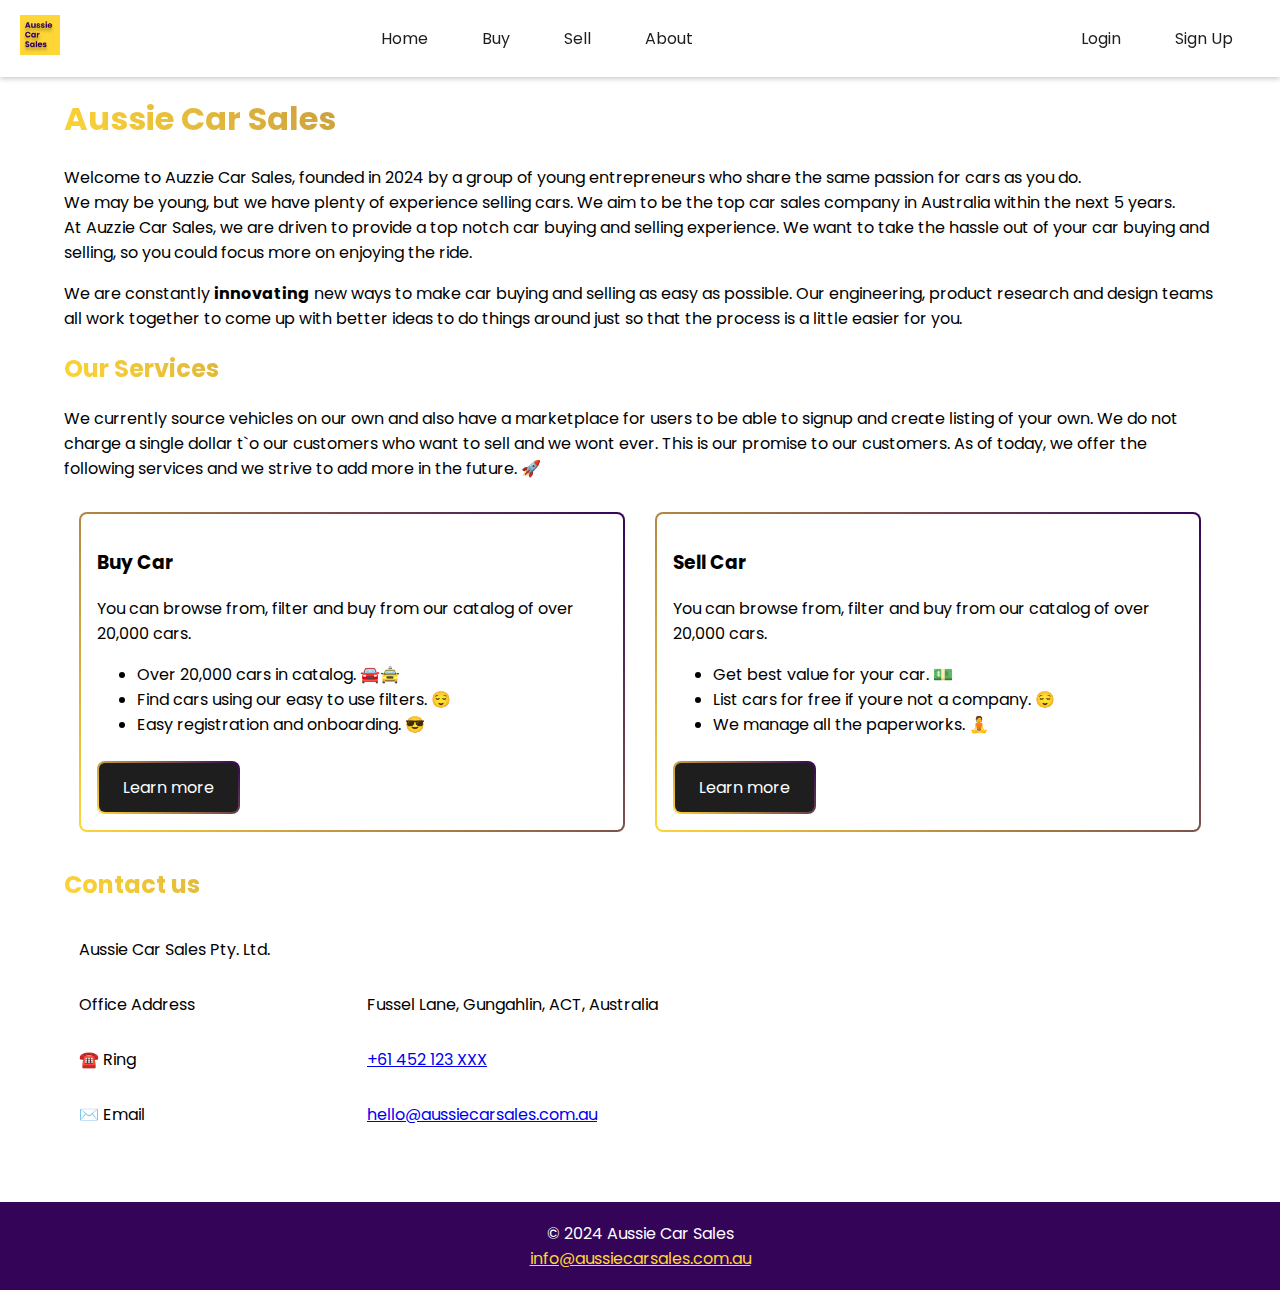
==== about.html @ 58b09c23 "feat: Business and contact info on about page" ====
<!DOCTYPE html>
<html>

<head>
  <meta charset="utf-8" />
  <meta http-equiv="X-UA-Compatible" content="IE=edge" />
  <title>About</title>
  <meta name="viewport" content="width=device-width, initial-scale=1" />
  <link rel="stylesheet" type="text/css" media="screen" href="css/main.css" />
</head>

<body>
  <nav class="navbar">
    <div class="logo">
      <a href="#"><img src="images/logo.png" alt="Logo" /></a>
    </div>
    <ul class="nav-links">
      <li><a href="index.html">Home</a></li>
      <li><a href="buy.html">Buy</a></li>
      <li><a href="#">Sell</a></li>
      <li><a href="#">About</a></li>
    </ul>
    <ul class="nav-right">
      <li><a href="login.html">Login</a></li>
      <li><a href="signup.html">Sign Up</a></li>
    </ul>
  </nav>

  <div class="container">

    <h1 class="gradient-heading" style="position: relative">
      Aussie Car Sales
    </h1>

    <p>
      Welcome to Auzzie Car Sales, founded in 2024 by a group of young
      entrepreneurs who share the same passion for cars as you do.
      <br />
      We may be young, but we have plenty of experience selling cars. We aim
      to be the top car sales company in Australia within the next 5 years.

      <br />
      At Auzzie Car Sales, we are driven to provide a top notch car buying and
      selling experience. We want to take the hassle out of your car buying
      and selling, so you could focus more on enjoying the ride.

      <br />
    </p>

    <p>
      We are constantly <strong>innovating</strong> new ways to make car
      buying and selling as easy as possible. Our engineering, product
      research and design teams all work together to come up with better ideas
      to do things around just so that the process is a little easier for you.
    </p>

    <h2 class="gradient-heading">Our Services</h2>

    <p>
      We currently source vehicles on our own and also have a marketplace for
      users to be able to signup and create listing of your own. We do not
      charge a single dollar t`o our customers who want to sell and we wont
      ever. This is our promise to our customers. As of today, we offer the
      following services and we strive to add more in the future. 🚀
    </p>

    <div class="row">
      <div class="col-6">
        <div class="service-card">
          <h3>Buy Car</h3>
          <p>
            You can browse from, filter and buy from our catalog of over
            20,000 cars.
          </p>
          <ul>
            <li>Over 20,000 cars in catalog. 🚘🚖</li>
            <li>Find cars using our easy to use filters. 😌</li>
            <li>Easy registration and onboarding. 😎</li>
          </ul>
          <a href="buy.html" class="btn" target="_self">Learn more</a>
        </div>
      </div>

      <div class="col-6">
        <div class="service-card">
          <h3>Sell Car</h3>
          <p>
            You can browse from, filter and buy from our catalog of over
            20,000 cars.
          </p>
          <ul>
            <li>Get best value for your car. 💵</li>
            <li>List cars for free if youre not a company. 😌</li>
            <li>We manage all the paperworks. 🧘</li>
          </ul>
          <a href="sell.html" class="btn" target="_self">Learn more</a>
        </div>
      </div>
    </div>

    <h2 class="gradient-heading">Contact us</h2>
    <div class="row">
      <div class="col-12">
        Aussie Car Sales Pty. Ltd.
      </div>
    </div>

    <div class="row">
      <div class="col-3">
        Office Address
      </div>
      <div class="col-9">
        Fussel Lane, Gungahlin, ACT, Australia
      </div>
    </div>

    <div class="row">
      <div class="col-3">
        ☎️ Ring
      </div>
      <div class="col-9">
        <a href="tel:+61 452 123 XXX">+61 452 123 XXX</a>
      </div>
    </div>

    <div class="row">
      <div class="col-3">
        ✉️ Email
      </div>
      <div class="col-9">
        <a href="mailto:hello@aussiecarsales.com.au">hello@aussiecarsales.com.au</a>
      </div>
    </div>

  </div>

  </div>



  <footer>
    <p>
      &copy 2024 Aussie Car Sales<br />
      <a href="mailto:info@aussiecarsales.com.au">info@aussiecarsales.com.au</a>
    </p>
  </footer>
</body>

</html>
---- css/main.css ----
@import url("https://fonts.googleapis.com/css2?family=Poppins:ital,wght@0,100;0,200;0,300;0,400;0,500;0,600;0,700;0,800;0,900;1,100;1,200;1,300;1,400;1,500;1,600;1,700;1,800;1,900&display=swap");

* {
  box-sizing: border-box;
}

:root {
  --ff: "Poppins", sans-serif;

  color-scheme: light dark;

  --banana: #fed636;
  --plum: #340458;
  --light: #ffffff;
  --dark: #1e1e1e;
}

body,
html {
  height: 100%;
  margin: 0;
  font-family: var(--ff);

  background-color: light-dark(var(--light), var(--dark));
}

img {
  max-width: 100%;
  height: auto;
}

.row::after {
  content: "";
  clear: both;
  display: block;
}

.col-1 {
  width: 8.33%;
  float: left;
  padding: 15px;
}
.col-2 {
  width: 16.66%;
  float: left;
  padding: 15px;
}
.col-3 {
  width: 25%;
  float: left;
  padding: 15px;
}
.col-4 {
  width: 33.33%;
  float: left;
  padding: 15px;
}
.col-5 {
  width: 41.66%;
  float: left;
  padding: 15px;
}
.col-6 {
  width: 50%;
  float: left;
  padding: 15px;
}
.col-7 {
  width: 58.33%;
  float: left;
  padding: 15px;
}
.col-8 {
  width: 66.66%;
  float: left;
  padding: 15px;
}
.col-9 {
  width: 75%;
  float: left;
  padding: 15px;
}
.col-10 {
  width: 83.33%;
  float: left;
  padding: 15px;
}
.col-11 {
  width: 91.66%;
  float: left;
  padding: 15px;
}
.col-12 {
  width: 100%;
  float: left;
  padding: 15px;
}

.navbar {
  display: flex;
  justify-content: space-between;
  align-items: center;
  background-color: light-dark(var(--light), var(--dark));
  padding: 10px 20px;
  position: fixed;
  top: 0;
  left: 0;
  width: 100%;
  z-index: 1000;
  box-shadow: 0 2px 5px rgba(0, 0, 0, 0.2);
}

.navbar .logo img {
  height: 40px;
}

.navbar .nav-links {
  display: flex;
  list-style: none;
  padding-left: 0;
}

.navbar .nav-links li {
  margin: 0 15px;
}

.navbar .nav-links a {
  color: light-dark(var(--dark), var(--light));
  text-decoration: none;
  padding: 8px 12px;
  transition: background 0.3s ease;
}

.navbar .nav-links a:hover {
  background-color: light-dark(var(--plum), var(--banana));
  color: light-dark(var(--light), var(--dark));
  border-radius: 4px;
}

.navbar .nav-right {
  display: flex;
  list-style: none;
}

.navbar .nav-right li {
  margin: 0 15px;
}

.navbar .nav-right a {
  color: light-dark(var(--dark), var(--light));
  text-decoration: none;
  padding: 8px 12px;
  transition: background 0.3s ease;
}

.navbar .nav-right a:hover {
  background-color: light-dark(var(--plum), var(--banana));
  color: light-dark(var(--light), var(--dark));
  border-radius: 4px;
}

@media screen and (max-width: 800px) {
  .navbar {
    flex-wrap: wrap;
  }

  .navbar .nav-links,
  .navbar .nav-right {
    flex-basis: 100%;
    justify-content: center;
  }

  .navbar .nav-links,
  .navbar .nav-right li {
    margin: 5px 0;
  }
}

.hero-image {
  background-image: linear-gradient(rgba(0, 0, 0, 0.5), rgba(0, 0, 0, 0.5)),
    url("../images/ocean.jpg");
  height: 50%;
  background-position: center;
  background-repeat: no-repeat;
  background-size: cover;
  position: relative;
}

.hero-text {
  text-align: center;
  position: absolute;
  top: 50%;
  left: 50%;
  transform: translate(-50%, -50%);
  color: var(--light);
}

.gradient-heading {
  background: linear-gradient(45deg, var(--banana) 0%, var(--plum) 100%);
  background-clip: text;
  color: transparent;
}

.container {
  padding-top: 74px;
  padding-bottom: 60px;
  margin-left: 5%;
  margin-right: 5%;
}

.service-card {
  padding: 1rem;
  background: linear-gradient(
        light-dark(var(--light), var(--dark)),
        light-dark(var(--light), var(--dark))
      )
      padding-box,
    linear-gradient(45deg, var(--banana) 0%, var(--plum) 100%) border-box;
  border: solid 2px transparent;
  border-radius: 8px;
}

.car-card {
  padding: 1rem;
  border-radius: 8px;
  border: solid 2px light-dark(var(--dark), var(--light));
}

.car-card img {
  width: 100%;
  height: auto;
}

.car-card:hover {
  background: linear-gradient(
        light-dark(var(--light), var(--dark)),
        light-dark(var(--light), var(--dark))
      )
      padding-box,
    linear-gradient(45deg, var(--banana) 0%, var(--plum) 100%) border-box;
  border: solid 2px transparent;
}

.details-btn {
  display: inline-block;
  text-decoration: none;
  display: inline-block;
  font: var(--p);
  color: light-dark(var(--light), var(--dark));
  background-color: light-dark(var(--dark), var(--light));
  border: solid 2px transparent;
  border-radius: 8px;
  padding: 8px 12px;
  text-align: center;
  margin-top: 8px;
}

.btn {
  display: inline-block;
  text-decoration: none;
  display: inline-block;
  font: var(--p);
  color: var(--light);
  background: linear-gradient(var(--dark), var(--dark)) padding-box,
    linear-gradient(45deg, var(--banana) 0%, var(--plum) 100%) border-box;
  border: solid 2px transparent;
  border-radius: 8px;
  padding: 12px 24px;
  transition: 0.2s ease-in-out;
  text-align: center;
  margin-top: 8px;
}

.btn:hover {
  scale: 1.1;
  background: linear-gradient(var(--plum), var(--banana)) padding-box,
    linear-gradient(45deg, var(--banana) 0%, var(--plum) 100%) border-box;
}

#homepage-mission-statement {
  text-align: center;
}

input[type="text"] {
  width: 100%;
  box-sizing: border-box;
  border: 2px solid light-dark(var(--dark), var(--light));
  border-radius: 8px;
  font-size: 16px;
  background-color: light-dark(var(--light), var(--dark));
  padding: 12px 20px 12px 40px;
}

input[type="email"] {
  width: 100%;
  box-sizing: border-box;
  border: 2px solid light-dark(var(--dark), var(--light));
  border-radius: 8px;
  font-size: 16px;
  background-color: light-dark(var(--light), var(--dark));
  padding: 12px 20px 12px 40px;
}

input[type="tel"] {
  width: 100%;
  box-sizing: border-box;
  border: 2px solid light-dark(var(--dark), var(--light));
  border-radius: 8px;
  font-size: 16px;
  background-color: light-dark(var(--light), var(--dark));
  padding: 12px 20px 12px 40px;
}

input[type="password"] {
  width: 100%;
  box-sizing: border-box;
  border: 2px solid light-dark(var(--dark), var(--light));
  border-radius: 8px;
  font-size: 16px;
  background-color: light-dark(var(--light), var(--dark));
  padding: 12px 20px 12px 40px;
}

label {
  padding: 12px 12px 12px 0;
  display: inline-block;
}

input[type="submit"]:hover {
  background-color: var(--banana);
}

.col-30 {
  float: left;
  width: 30%;
  margin-top: 6px;
}

.col-70 {
  float: left;
  width: 70%;
  margin-top: 6px;
}

/* Clear floats after the columns */
.row::after {
  content: "";
  display: table;
  clear: both;
}

/* Responsive layout - when the screen is less than 600px wide, make the two columns stack on top of each other instead of next to each other */
@media screen and (max-width: 1000px) {
  .col-30,
  .col-70,
  input[type="submit"] {
    width: 100%;
    margin-top: 0;
  }
}

@media screen and (min-width: 1000px) {
  #signup-form,
  input[type="submit"] {
    margin-left: 300px;
    margin-right: 300px;
  }
}

@media screen and (min-width: 1000px) {
  #login-form {
    margin-left: 300px;
    margin-right: 300px;
    margin-top: 100px;
    margin-bottom: 100px;
  }
}

footer {
  text-align: center;
  padding: 3px;
  background-color: var(--plum);
  color: var(--light);

  a {
    color: var(--banana);
  }
}
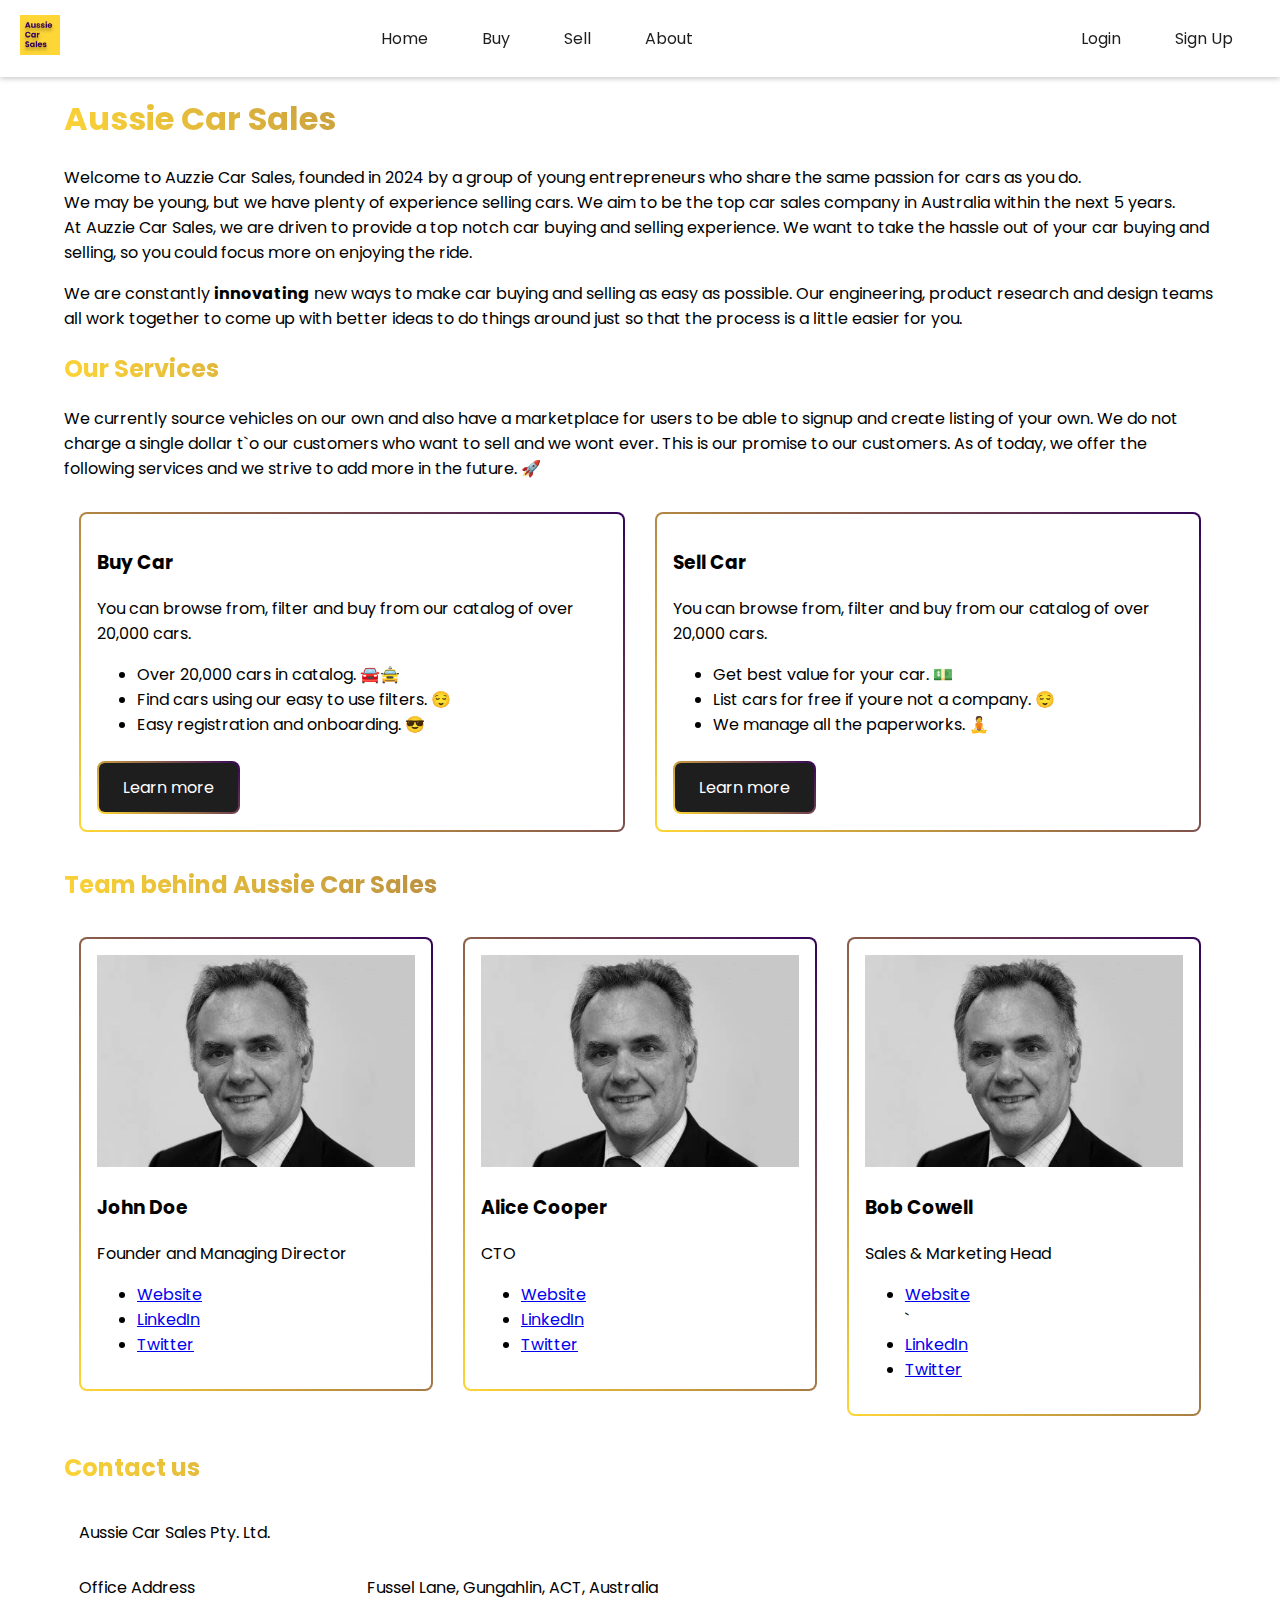
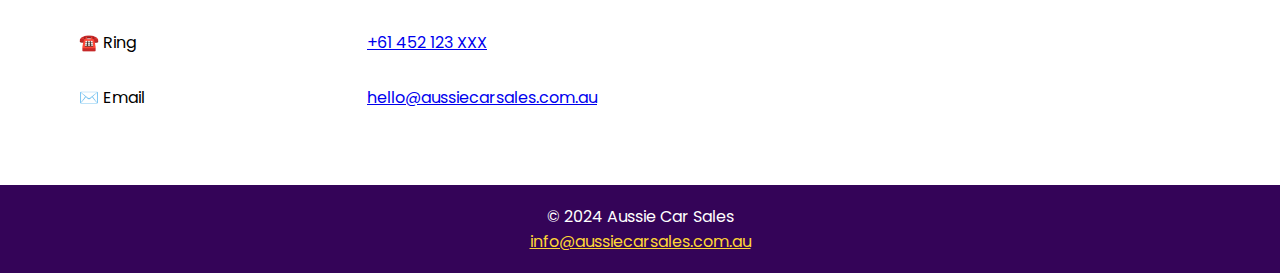
==== commit 50870587: "feat: Add team members on about page" ====
--- a/about.html
+++ b/about.html
@@ -98,6 +98,54 @@
       </div>
     </div>
 
+    <div class="row">
+      <h2 class="gradient-heading">Team behind Aussie Car Sales</h2>
+      <div class="col-4">
+        <div class="service-card">
+          <img src="images/john.jpeg" />
+          <h3>John Doe</h3>
+          <p>
+            Founder and Managing Director
+          </p>
+          <ul>
+            <li><a href="https://ravipun.com.np">Website</a></li>
+            <li><a href="https://linkedin.com/in/r1249">LinkedIn</a></li>
+            <li><a href="https://twitter.com/ravigarbuja">Twitter</a></li>
+          </ul>
+
+        </div>
+      </div>
+      <div class="col-4">
+        <div class="service-card">
+          <img src="images/john.jpeg" />
+          <h3>Alice Cooper</h3>
+          <p>
+            CTO
+          </p>
+          <ul>
+            <li><a href="https://ravipun.com.np">Website</a></li>
+            <li><a href="https://linkedin.com/in/r1249">LinkedIn</a></li>
+            <li><a href="https://twitter.com/ravigarbuja">Twitter</a></li>
+          </ul>
+        </div>
+      </div>
+      <div class="col-4">
+        <div class="service-card">
+          <img src="images/john.jpeg" />
+          <h3>Bob Cowell</h3>
+          <p>
+            Sales & Marketing Head
+          </p>
+          <ul>
+            <li><a href="https://ravipun.com.np">Website</a></li>`
+            <li><a href="https://linkedin.com/in/r1249">LinkedIn</a></li>
+            <li><a href="https://twitter.com/ravigarbuja">Twitter</a></li>
+          </ul>
+
+        </div>
+      </div>
+    </div>
+
     <h2 class="gradient-heading">Contact us</h2>
     <div class="row">
       <div class="col-12">
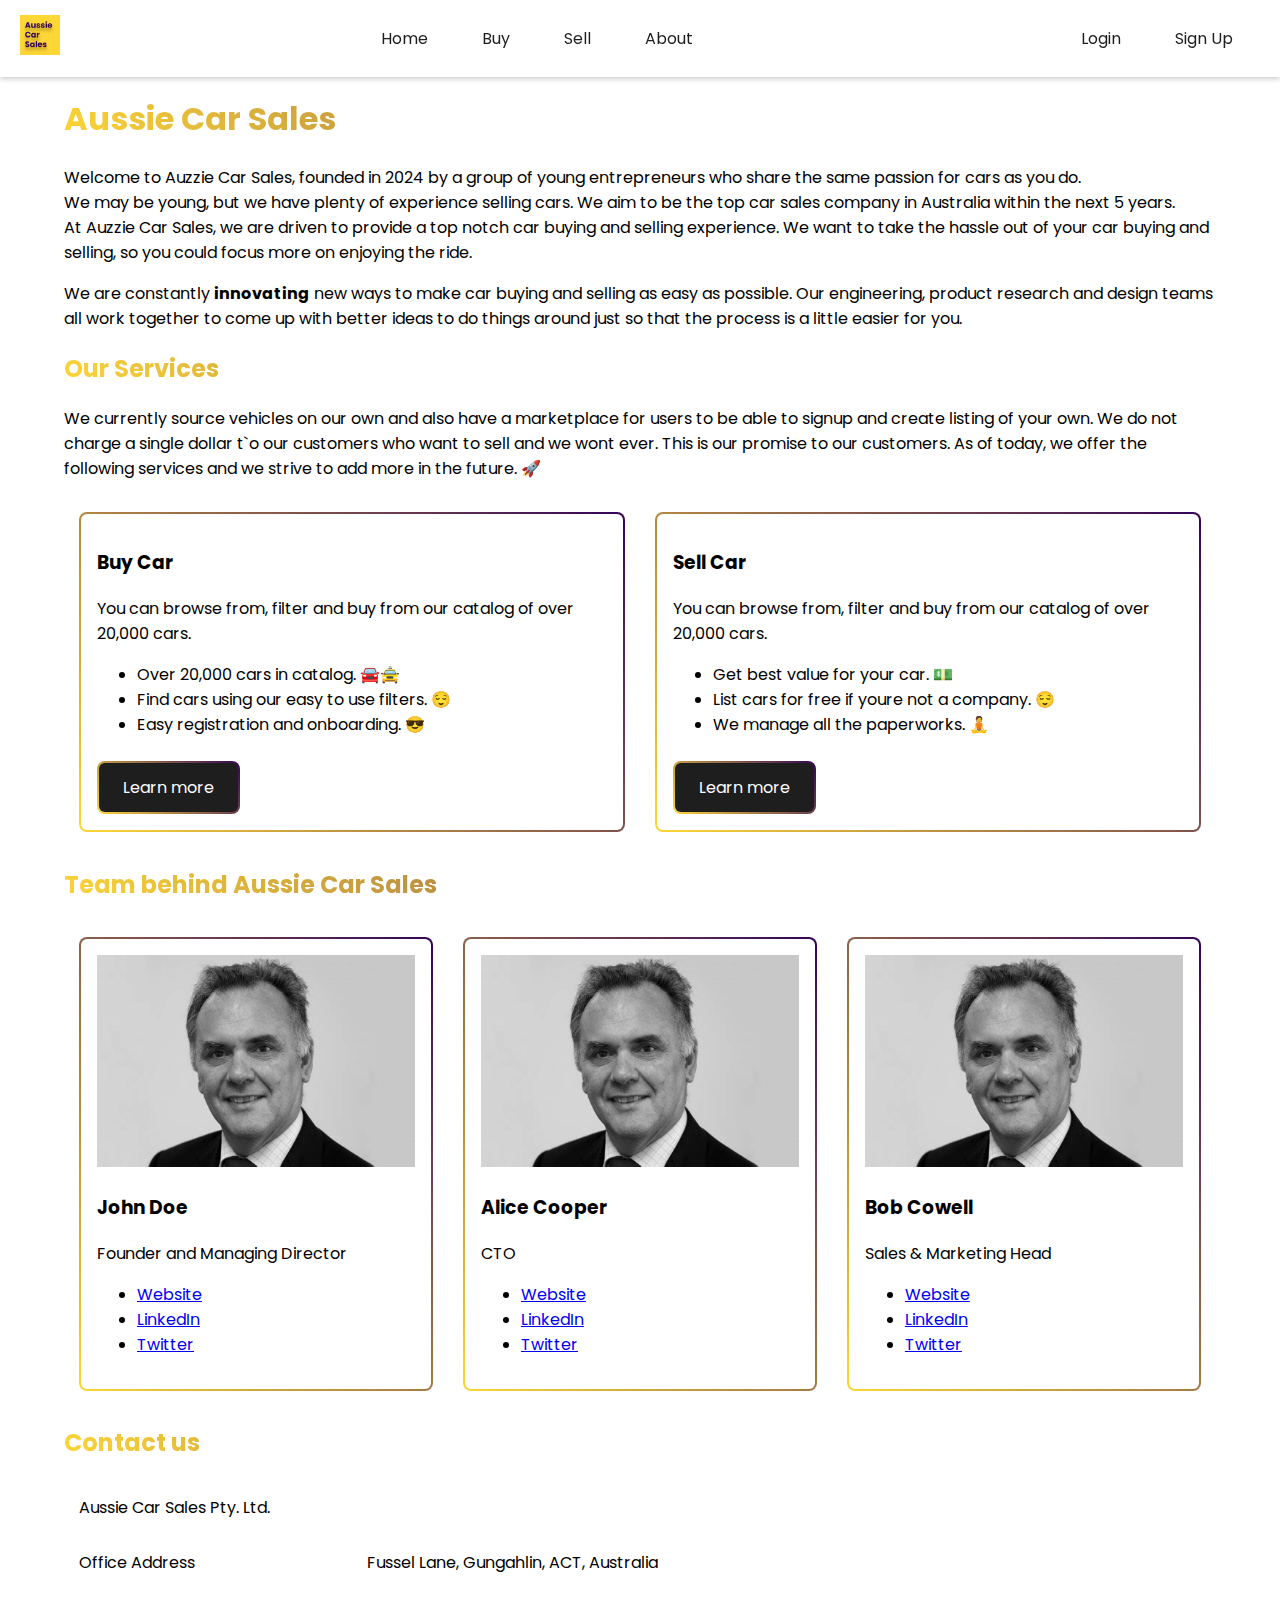
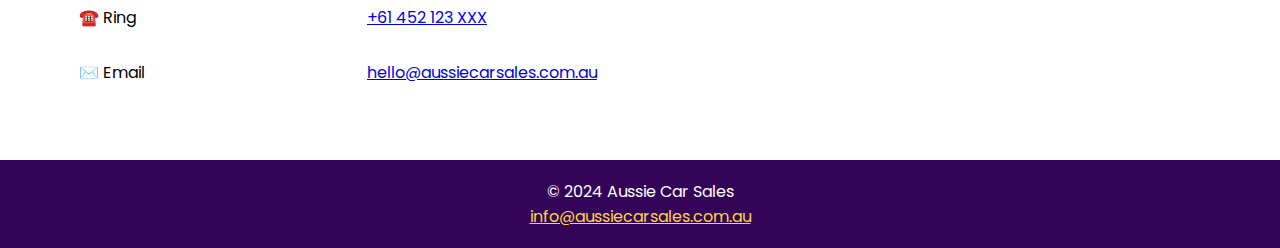
==== commit 0937eeb5: "fix: Typo on team members About page" ====
--- a/about.html
+++ b/about.html
@@ -137,7 +137,7 @@
             Sales & Marketing Head
           </p>
           <ul>
-            <li><a href="https://ravipun.com.np">Website</a></li>`
+            <li><a href="https://ravipun.com.np">Website</a></li>
             <li><a href="https://linkedin.com/in/r1249">LinkedIn</a></li>
             <li><a href="https://twitter.com/ravigarbuja">Twitter</a></li>
           </ul>
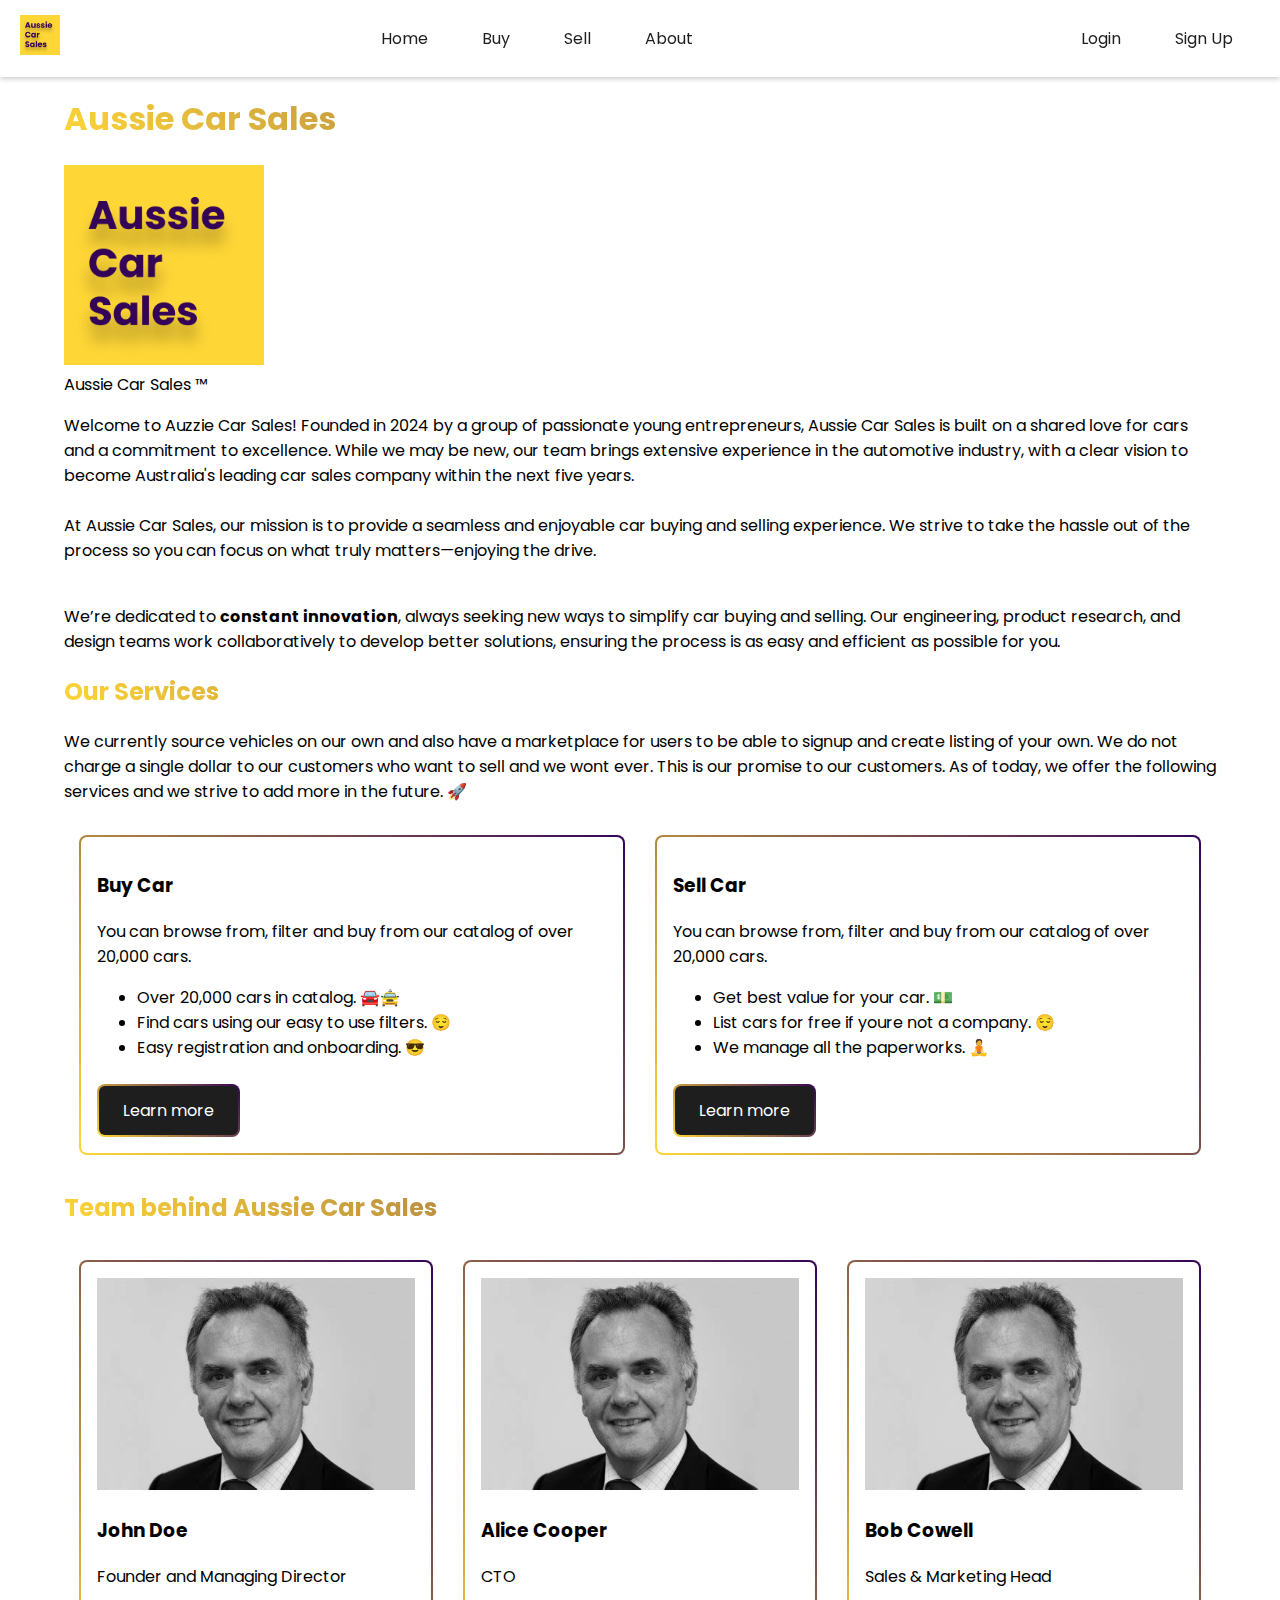
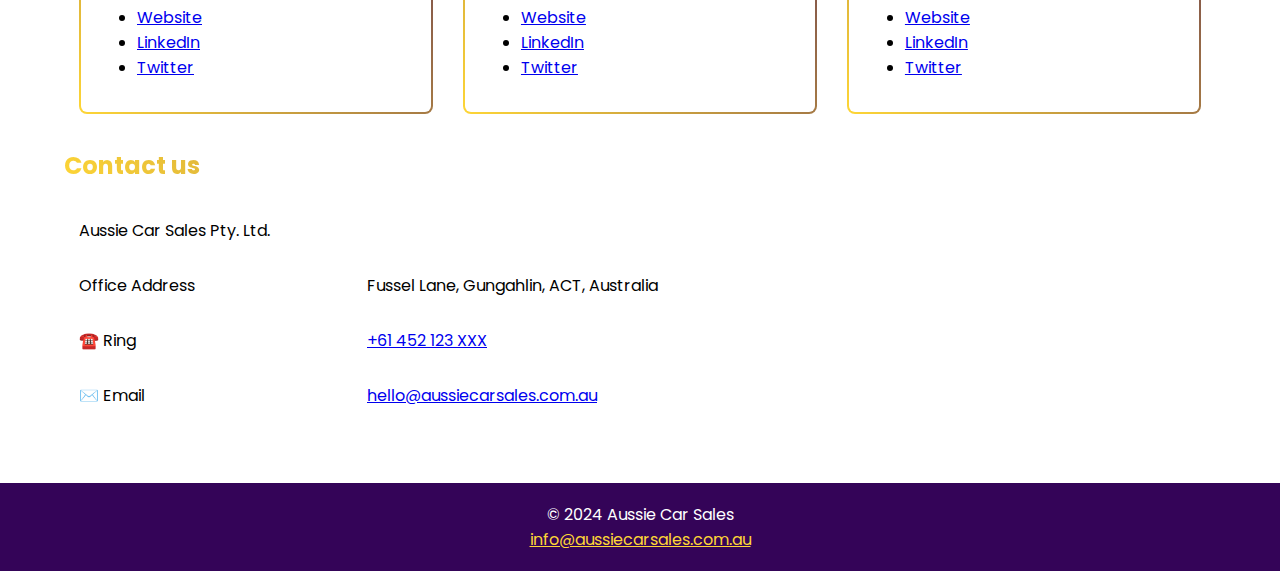
==== commit 20f5f68e: "fix: Reword about paragraphs" ====
--- a/about.html
+++ b/about.html
@@ -12,12 +12,12 @@
 <body>
   <nav class="navbar">
     <div class="logo">
-      <a href="#"><img src="images/logo.png" alt="Logo" /></a>
+      <a href="index.html"><img src="images/logo.png" alt="Logo" /></a>
     </div>
     <ul class="nav-links">
       <li><a href="index.html">Home</a></li>
       <li><a href="buy.html">Buy</a></li>
-      <li><a href="#">Sell</a></li>
+      <li><a href="login.html">Sell</a></li>
       <li><a href="#">About</a></li>
     </ul>
     <ul class="nav-right">
@@ -31,27 +31,26 @@
     <h1 class="gradient-heading" style="position: relative">
       Aussie Car Sales
     </h1>
+    <img src="images/logo.png" style="height: 200px; width: auto;" cap>
+    <figcaption>Aussie Car Sales &#8482;</figcaption>
 
     <p>
-      Welcome to Auzzie Car Sales, founded in 2024 by a group of young
-      entrepreneurs who share the same passion for cars as you do.
-      <br />
-      We may be young, but we have plenty of experience selling cars. We aim
-      to be the top car sales company in Australia within the next 5 years.
-
-      <br />
-      At Auzzie Car Sales, we are driven to provide a top notch car buying and
-      selling experience. We want to take the hassle out of your car buying
-      and selling, so you could focus more on enjoying the ride.
-
-      <br />
+      Welcome to Auzzie Car Sales! Founded in 2024 by a group of passionate young entrepreneurs, Aussie Car Sales is
+      built on a shared love for cars and a commitment to excellence.
+      While we may be new, our team brings extensive experience in the automotive industry, with a clear vision to
+      become Australia's leading car sales company within the next five years.
+      <br>
+      <br>
+      At Aussie Car Sales, our mission is to provide a seamless and enjoyable car buying and selling experience. We
+      strive to take the hassle out of the process so you can focus on what truly matters—enjoying the drive.
+      <br>
+      <br>
     </p>
 
     <p>
-      We are constantly <strong>innovating</strong> new ways to make car
-      buying and selling as easy as possible. Our engineering, product
-      research and design teams all work together to come up with better ideas
-      to do things around just so that the process is a little easier for you.
+      We’re dedicated to <strong>constant innovation</strong>, always seeking new ways to simplify car buying and
+      selling. Our engineering, product research, and design teams work collaboratively to develop better solutions,
+      ensuring the process is as easy and efficient as possible for you.
     </p>
 
     <h2 class="gradient-heading">Our Services</h2>
@@ -59,7 +58,7 @@
     <p>
       We currently source vehicles on our own and also have a marketplace for
       users to be able to signup and create listing of your own. We do not
-      charge a single dollar t`o our customers who want to sell and we wont
+      charge a single dollar to our customers who want to sell and we wont
       ever. This is our promise to our customers. As of today, we offer the
       following services and we strive to add more in the future. 🚀
     </p>
@@ -93,7 +92,7 @@
             <li>List cars for free if youre not a company. 😌</li>
             <li>We manage all the paperworks. 🧘</li>
           </ul>
-          <a href="sell.html" class="btn" target="_self">Learn more</a>
+          <a href="login.html" class="btn" target="_self">Learn more</a>
         </div>
       </div>
     </div>
--- a/css/main.css
+++ b/css/main.css
@@ -4,6 +4,11 @@
   box-sizing: border-box;
 }
 
+/*
+ Setting root and body level styling.
+Defining consistem font family, light dark theme support and
+main color variables
+ */
 :root {
   --ff: "Poppins", sans-serif;
 
@@ -24,6 +29,10 @@
   background-color: light-dark(var(--light), var(--dark));
 }
 
+/* 
+Responsive layout system
+Handling images and enforcing a row and column system 
+*/
 img {
   max-width: 100%;
   height: auto;
@@ -49,6 +58,7 @@
   width: 25%;
   float: left;
   padding: 15px;
+  align-self: center;
 }
 .col-4 {
   width: 33.33%;
@@ -94,6 +104,28 @@
   width: 100%;
   float: left;
   padding: 15px;
+}
+
+ /* 
+ A 30-70 system for forms, so that they stack on top of each other in small width window
+ The stacking is handle by @media query below
+ */
+.col-30 {
+  float: left;
+  width: 30%;
+  margin-top: 6px;
+}
+
+.col-70 {
+  float: left;
+  width: 70%;
+  margin-top: 6px;
+}
+
+.row::after {
+  content: "";
+  display: table;
+  clear: both;
 }
 
 .navbar {
@@ -157,23 +189,6 @@
   background-color: light-dark(var(--plum), var(--banana));
   color: light-dark(var(--light), var(--dark));
   border-radius: 4px;
-}
-
-@media screen and (max-width: 800px) {
-  .navbar {
-    flex-wrap: wrap;
-  }
-
-  .navbar .nav-links,
-  .navbar .nav-right {
-    flex-basis: 100%;
-    justify-content: center;
-  }
-
-  .navbar .nav-links,
-  .navbar .nav-right li {
-    margin: 5px 0;
-  }
 }
 
 .hero-image {
@@ -241,20 +256,6 @@
   border: solid 2px transparent;
 }
 
-.details-btn {
-  display: inline-block;
-  text-decoration: none;
-  display: inline-block;
-  font: var(--p);
-  color: light-dark(var(--light), var(--dark));
-  background-color: light-dark(var(--dark), var(--light));
-  border: solid 2px transparent;
-  border-radius: 8px;
-  padding: 8px 12px;
-  text-align: center;
-  margin-top: 8px;
-}
-
 .btn {
   display: inline-block;
   text-decoration: none;
@@ -272,7 +273,7 @@
 }
 
 .btn:hover {
-  scale: 1.1;
+  scale: 1.05;
   background: linear-gradient(var(--plum), var(--banana)) padding-box,
     linear-gradient(45deg, var(--banana) 0%, var(--plum) 100%) border-box;
 }
@@ -281,6 +282,7 @@
   text-align: center;
 }
 
+/* Styling input elements */
 input[type="text"] {
   width: 100%;
   box-sizing: border-box;
@@ -312,6 +314,16 @@
 }
 
 input[type="password"] {
+  width: 100%;
+  box-sizing: border-box;
+  border: 2px solid light-dark(var(--dark), var(--light));
+  border-radius: 8px;
+  font-size: 16px;
+  background-color: light-dark(var(--light), var(--dark));
+  padding: 12px 20px 12px 40px;
+}
+
+input[type="number"] {
   width: 100%;
   box-sizing: border-box;
   border: 2px solid light-dark(var(--dark), var(--light));
@@ -330,26 +342,22 @@
   background-color: var(--banana);
 }
 
-.col-30 {
-  float: left;
-  width: 30%;
-  margin-top: 6px;
-}
-
-.col-70 {
-  float: left;
-  width: 70%;
-  margin-top: 6px;
-}
-
-/* Clear floats after the columns */
-.row::after {
-  content: "";
-  display: table;
-  clear: both;
-}
-
-/* Responsive layout - when the screen is less than 600px wide, make the two columns stack on top of each other instead of next to each other */
+/* Footer style */
+footer {
+  text-align: center;
+  padding: 3px;
+  background-color: var(--plum);
+  color: var(--light);
+
+  a {
+    color: var(--banana);
+  }
+}
+
+/* Responsive layout 
+- when the screen is less than 600px wide, 
+make the two columns stack on top of each other instead of next to each other
+ */
 @media screen and (max-width: 1000px) {
   .col-30,
   .col-70,
@@ -376,13 +384,22 @@
   }
 }
 
-footer {
-  text-align: center;
-  padding: 3px;
-  background-color: var(--plum);
-  color: var(--light);
-
-  a {
-    color: var(--banana);
-  }
-}
+@media screen and (max-width: 800px) {
+  .navbar {
+    flex-wrap: wrap;
+  }
+
+  .navbar .nav-links,
+  .navbar .nav-right {
+    flex-basis: 100%;
+    justify-content: center;
+  }
+
+  .navbar .nav-links,
+  .navbar .nav-right li {
+    margin: 5px 0;
+  }
+  .container{
+    padding-top: 150px;
+  }
+}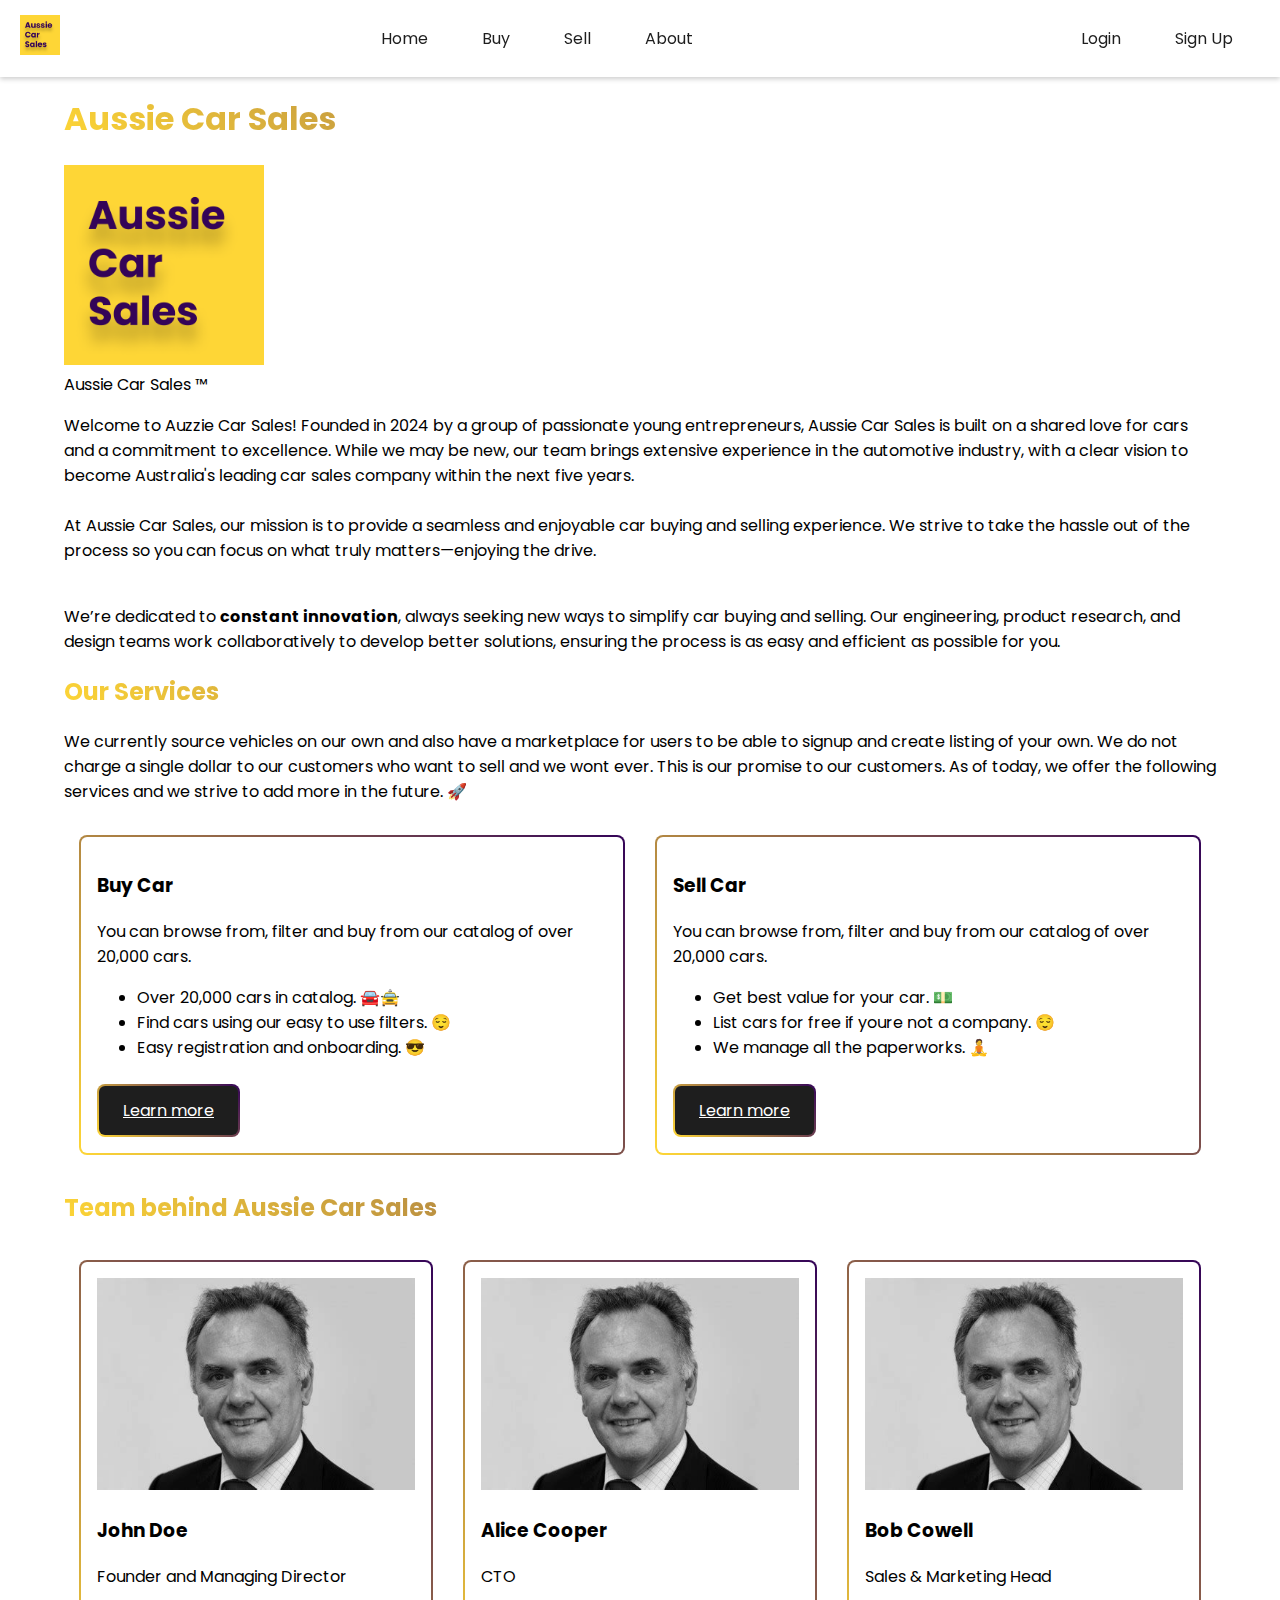
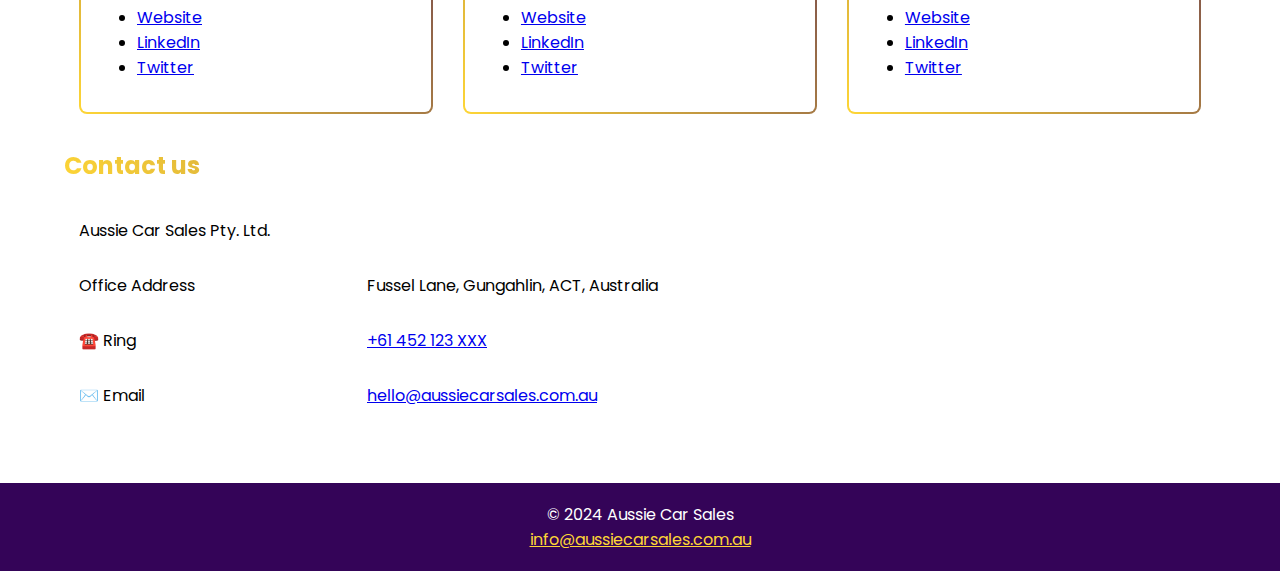
==== commit 30472218: "feat: Favicon for all pages" ====
--- a/about.html
+++ b/about.html
@@ -3,8 +3,8 @@
 
 <head>
   <meta charset="utf-8" />
-  <meta http-equiv="X-UA-Compatible" content="IE=edge" />
   <title>About</title>
+  <link rel="icon" type="image/x-icon" href="/images/favicon.ico">
   <meta name="viewport" content="width=device-width, initial-scale=1" />
   <link rel="stylesheet" type="text/css" media="screen" href="css/main.css" />
 </head>
--- a/css/main.css
+++ b/css/main.css
@@ -257,8 +257,6 @@
 }
 
 .btn {
-  display: inline-block;
-  text-decoration: none;
   display: inline-block;
   font: var(--p);
   color: var(--light);
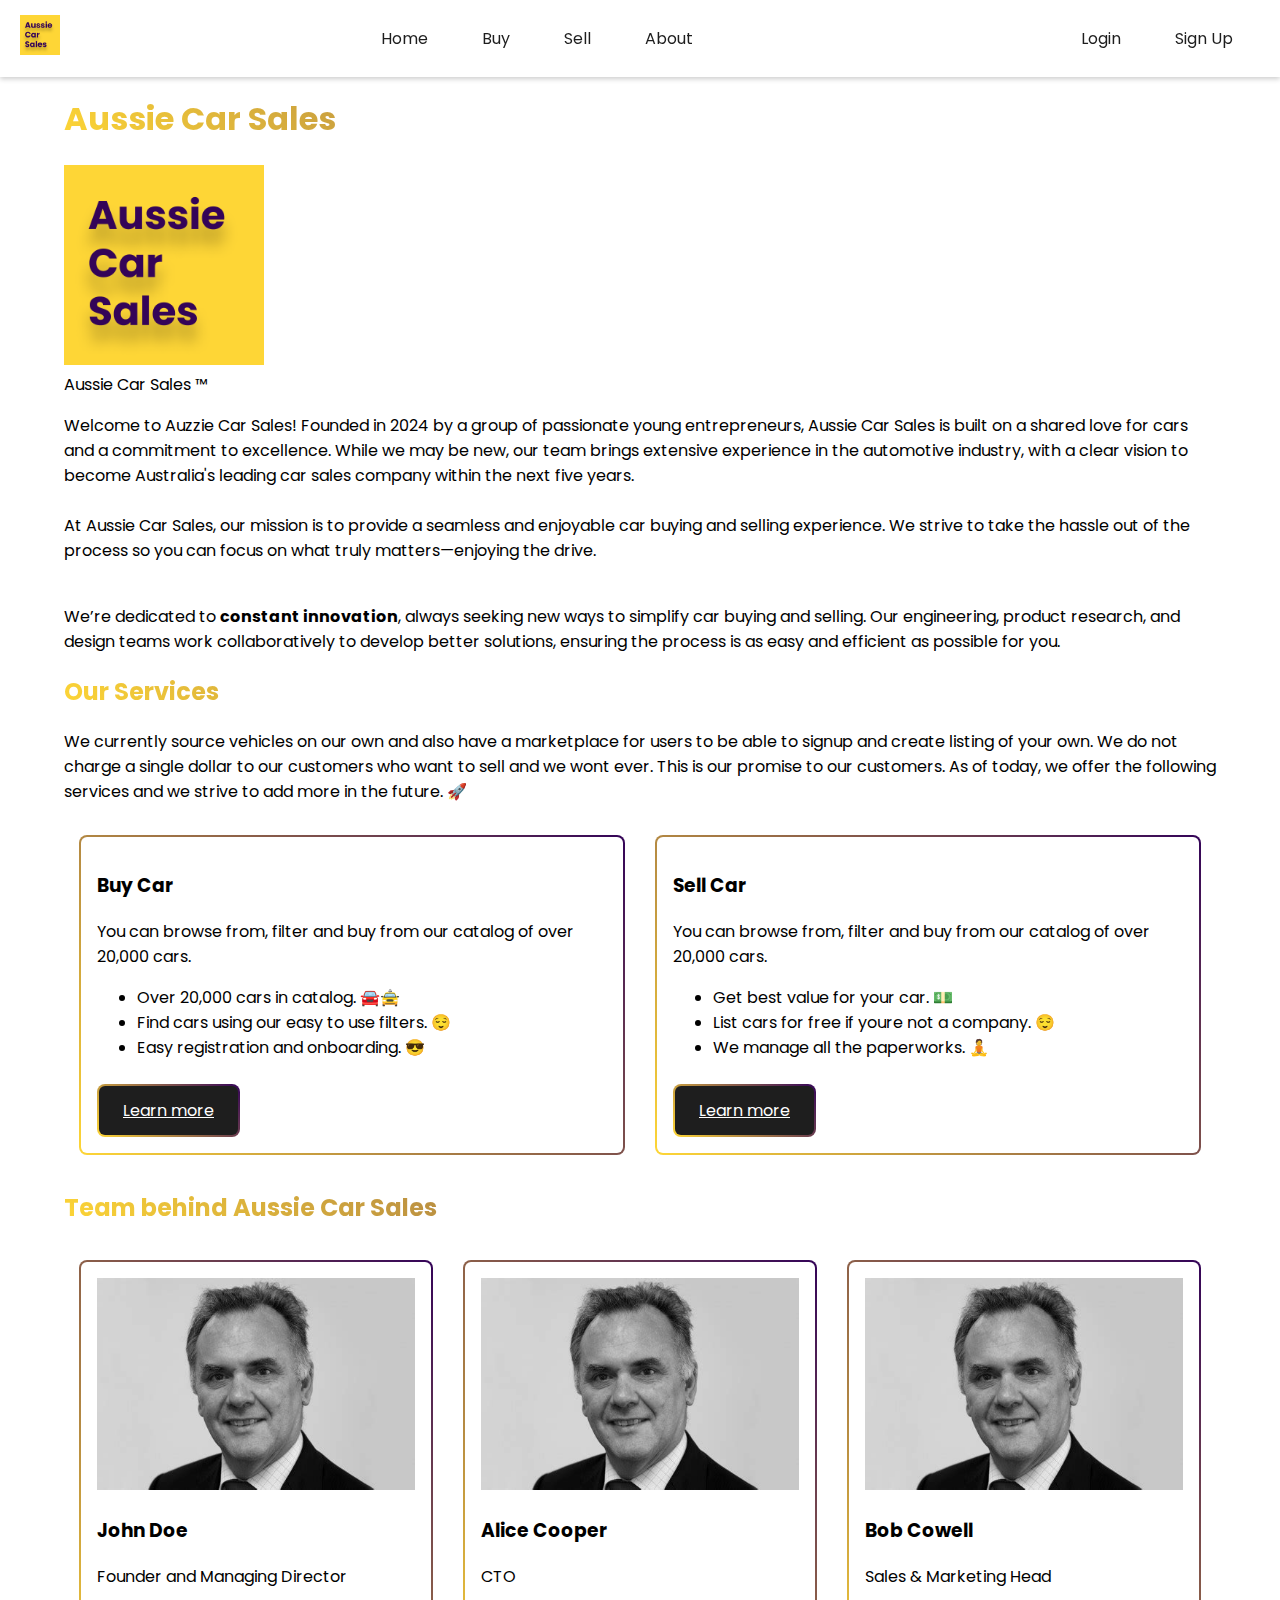
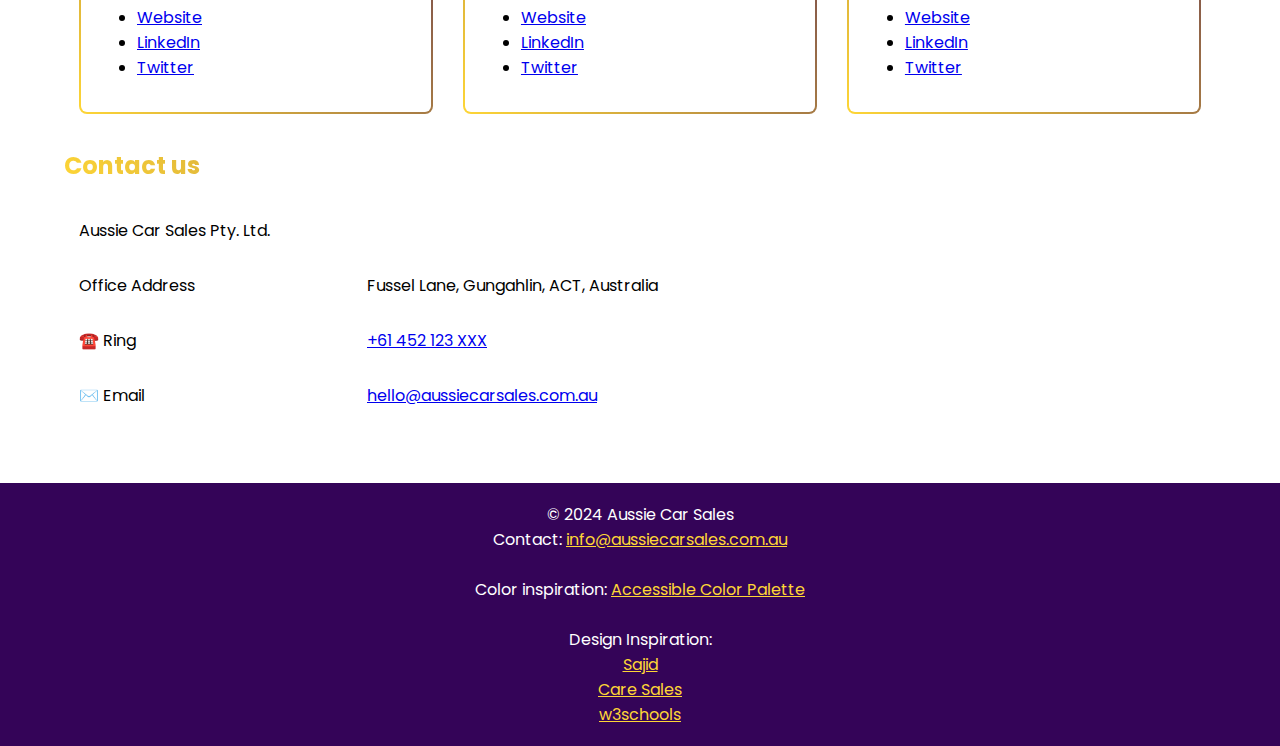
==== commit 1bbc8386: "feat: Include inspirations on footer" ====
--- a/about.html
+++ b/about.html
@@ -188,7 +188,20 @@
   <footer>
     <p>
       &copy 2024 Aussie Car Sales<br />
-      <a href="mailto:info@aussiecarsales.com.au">info@aussiecarsales.com.au</a>
+      Contact: <a href="mailto:info@aussiecarsales.com.au">info@aussiecarsales.com.au</a>
+      <br>
+      <br>
+      Color inspiration: <a
+        href="https://www.figma.com/design/psy9I5hH6WWJzpbjzVhL0Q/Accessible-Colour-Palettes-(Community)?node-id=159-23&node-type=CANVAS&t=St9T3WZ7nOOR0G4v-0"
+        target="_blank">Accessible Color Palette</a>
+      <br>
+
+      <br>
+      Design Inspiration:<br>
+      <a href="https://www.iamsajid.com/" target="_blank">Sajid</a><br>
+      <a href="https://www.carsales.com.au/" target="_blank">Care Sales</a><br>
+      <a href="https://www.w3schools.com/" target="_blank">w3schools</a><br>
+
     </p>
   </footer>
 </body>
